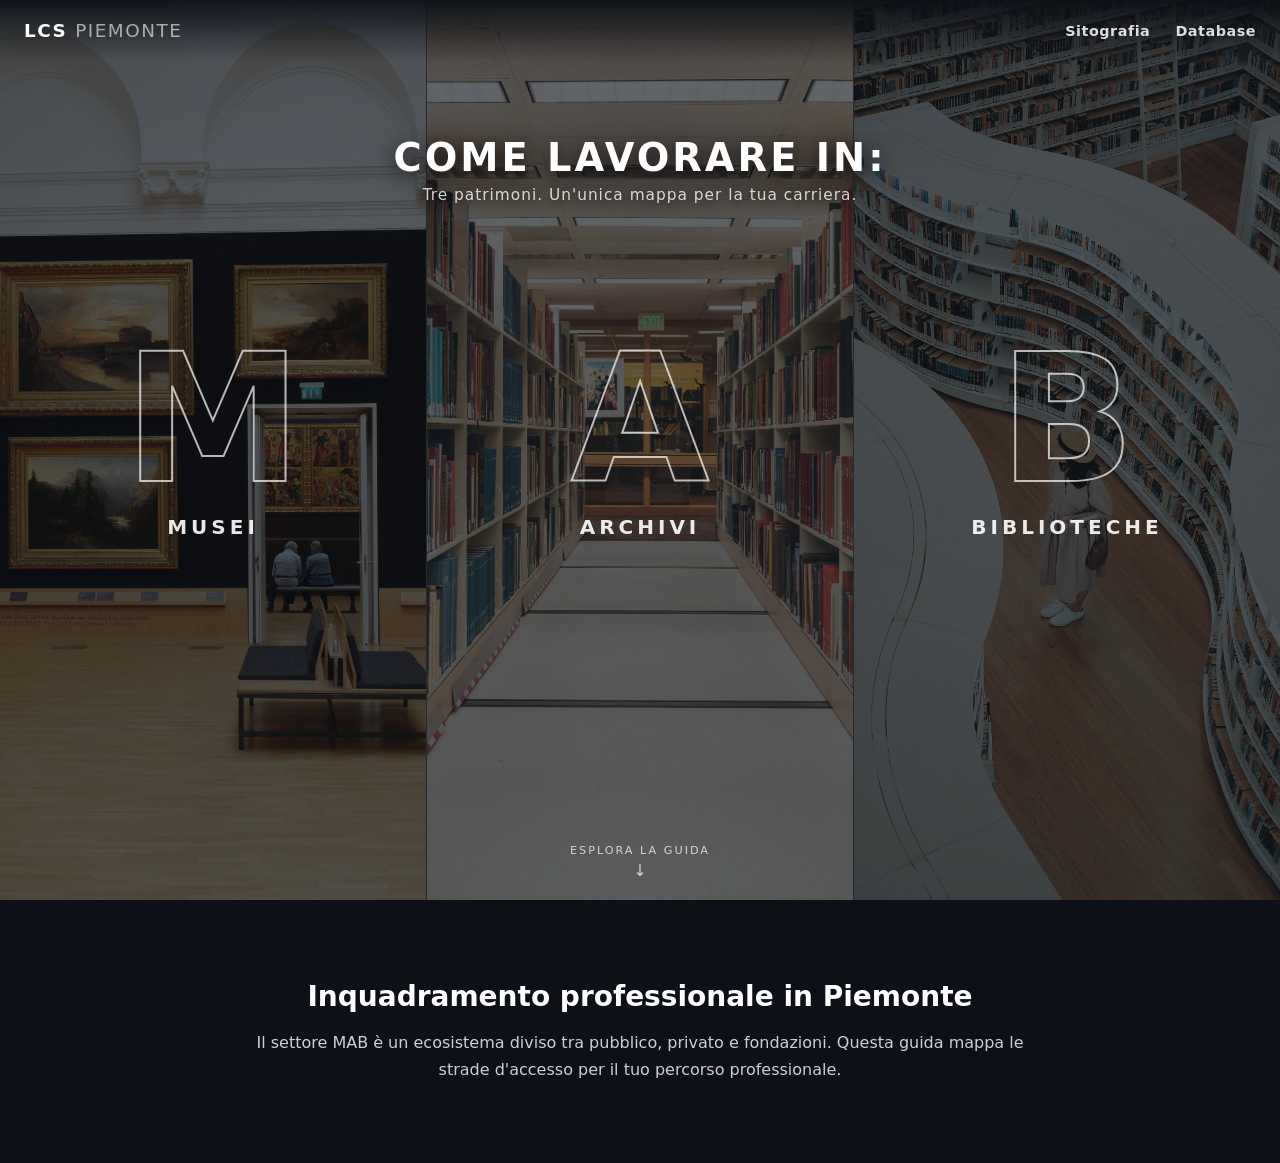
==== index.html @ e3fa70ba "Update index.html" ====
<!DOCTYPE html>
<html lang="it">
<head>
    <meta charset="UTF-8">
    <meta name="viewport" content="width=device-width, initial-scale=1.0">
    <title>LCS Piemonte - Guida MAB</title>

    <!-- Preload ottimizzato per tutte le immagini critiche dell'Hero -->
    <link rel="preload" as="image" href="foto/museo.webp" type="image/webp">
    <link rel="preload" as="image" href="foto/archivio.webp" type="image/webp">
    <link rel="preload" as="image" href="foto/biblioteca.webp" type="image/webp">

    <style>
/* Reset & Impostazioni generali corretto */
*, *::before, *::after {
    margin: 0;
    padding: 0;
    box-sizing: border-box;
}

html {
    scroll-behavior: smooth;
}

body {
    font-family: system-ui, -apple-system, BlinkMacSystemFont, 'Segoe UI', Roboto, Oxygen, Ubuntu, Cantarell, sans-serif;
    background-color: #0d1117;
    color: #ffffff;
    overflow-x: hidden;
}

/* Header Trasparente */
.main-header {
    position: fixed;
    top: 0;
    left: 0;
    width: 100%;
    padding: 20px 24px;
    display: flex;
    justify-content: space-between;
    align-items: center;
    z-index: 30;
    background: linear-gradient(to bottom, rgba(13, 17, 23, 0.95), rgba(13, 17, 23, 0));
}

.main-header .logo {
    font-size: 1.15rem;
    font-weight: 800;
    letter-spacing: 1.5px;
    text-transform: uppercase;
}

.main-header .logo span {
    opacity: 0.6;
    font-weight: 400;
}

.main-header nav a {
    color: #ffffff;
    text-decoration: none;
    margin-left: 20px;
    font-size: 0.9rem;
    font-weight: 600;
    letter-spacing: 0.5px;
    opacity: 0.85;
    transition: opacity 0.2s ease;
}

.main-header nav a:hover,
.main-header nav a:focus-visible {
    opacity: 1;
    outline: 2px solid #ffffff;
    outline-offset: 4px;
}

/* Hero Section MAB */
.mab-hero {
    position: relative;
    width: 100%;
    height: 100vh;
    height: 100dvh;
    overflow: hidden;
    contain: layout paint style;
}

.mab-title-overlay {
    position: absolute;
    top: 15%;
    left: 50%;
    transform: translateX(-50%);
    z-index: 20;
    text-align: center;
    pointer-events: none;
    width: 90%;
    max-width: 800px;
}

.mab-title-overlay h1 {
    font-size: clamp(1.3rem, 3vw, 2.5rem);
    font-weight: 800;
    text-transform: uppercase;
    letter-spacing: 3px;
    color: #ffffff;
    text-shadow: 0 4px 20px rgba(0, 0, 0, 0.8);
}

.mab-title-overlay p {
    font-size: clamp(0.85rem, 1.2vw, 1.1rem);
    margin-top: 6px;
    opacity: 0.8;
    letter-spacing: 1px;
    font-weight: 400;
    text-shadow: 0 2px 10px rgba(0, 0, 0, 0.8);
}

/* Flexbox per Desktop */
.mab-grid {
    display: flex;
    width: 100%;
    height: 100%;
}

.mab-card {
    flex-grow: 1;
    flex-shrink: 1;
    flex-basis: 0;
    transition: flex-grow 0.35s cubic-bezier(0.25, 1, 0.5, 1);
    will-change: flex-grow;

    position: relative;
    height: 100%;
    text-decoration: none;
    color: #ffffff;
    display: flex;
    justify-content: center;
    align-items: center;
    overflow: hidden;
    border-right: 1px solid rgba(255, 255, 255, 0.1);
    contain: layout paint style;
}

.mab-card:focus-visible {
    outline: 3px solid #ffffff;
    outline-offset: -3px;
    z-index: 25;
}

.mab-card:last-child {
    border-right: none;
}

.mab-grid[data-hover="0"] .mab-card:nth-child(1) { flex-grow: 1.3; }
.mab-grid[data-hover="0"] .mab-card:nth-child(2),
.mab-grid[data-hover="0"] .mab-card:nth-child(3) { flex-grow: 0.85; }

.mab-grid[data-hover="1"] .mab-card:nth-child(2) { flex-grow: 1.3; }
.mab-grid[data-hover="1"] .mab-card:nth-child(1),
.mab-grid[data-hover="1"] .mab-card:nth-child(3) { flex-grow: 0.85; }

.mab-grid[data-hover="2"] .mab-card:nth-child(3) { flex-grow: 1.3; }
.mab-grid[data-hover="2"] .mab-card:nth-child(1),
.mab-grid[data-hover="2"] .mab-card:nth-child(2) { flex-grow: 0.85; }

.mab-card .bg-image {
    position: absolute;
    top: 0;
    left: 0;
    width: 100%;
    height: 100%;
    object-fit: cover;
    object-position: center;
    transform: scale(1);
    transition: transform 0.4s cubic-bezier(0.25, 1, 0.5, 1);
    pointer-events: none;
}

.mab-card .overlay {
    position: absolute;
    inset: 0;
    background: rgba(13, 17, 23, 0.65);
    transition: background-color 0.35s ease;
}

.mab-card .content {
    position: relative;
    z-index: 10;
    display: flex;
    flex-direction: column;
    align-items: center;
    text-align: center;
    padding: 0 20px;
}

.mab-card .letter {
    font-size: clamp(6rem, 14vw, 18rem);
    font-weight: 900;
    line-height: 0.9;
    color: transparent;
    -webkit-text-stroke: 2px rgba(255, 255, 255, 0.7);
    transition: color 0.35s ease, -webkit-text-stroke 0.35s ease, transform 0.35s ease;
}

.mab-card .label {
    font-size: 1.25rem;
    font-weight: 800;
    letter-spacing: 4px;
    margin-top: 15px;
    opacity: 0.9;
    transition: opacity 0.3s ease, transform 0.3s ease;
}

.mab-card .sublabel {
    font-size: 0.85rem;
    font-weight: 400;
    letter-spacing: 1px;
    margin-top: 6px;
    opacity: 0;
    transform: translateY(10px);
    transition: opacity 0.3s ease, transform 0.3s ease;
    color: rgba(255, 255, 255, 0.9);
}

/* EFFETTI HOVER / FOCUS DESKTOP */
@media (min-width: 769px) {
    .mab-card:hover .bg-image,
    .mab-card:focus .bg-image {
        transform: scale(1.05);
    }

    .mab-card:hover .overlay,
    .mab-card:focus .overlay {
        background-color: rgba(13, 17, 23, 0.25);
    }

    .mab-card:hover .letter,
    .mab-card:focus .letter {
        color: #ffffff;
        -webkit-text-stroke: 2px #ffffff;
        transform: translateY(-6px);
    }

    .mab-card:hover .label,
    .mab-card:focus .label {
        opacity: 1;
        transform: translateY(-3px);
    }

    .mab-card:hover .sublabel,
    .mab-card:focus .sublabel {
        opacity: 1;
        transform: translateY(0);
    }
}

.scroll-indicator {
    position: absolute;
    bottom: 20px;
    left: 50%;
    transform: translateX(-50%);
    z-index: 20;
    display: flex;
    flex-direction: column;
    align-items: center;
    gap: 4px;
    pointer-events: none;
    opacity: 0.75;
}

.scroll-indicator span {
    font-size: 0.7rem;
    letter-spacing: 2px;
    text-transform: uppercase;
}

.scroll-indicator .arrow {
    animation: bounce 2s infinite;
}

@keyframes bounce {
    0%, 20%, 50%, 80%, 100% { transform: translateY(0); }
    40% { transform: translateY(5px); }
    60% { transform: translateY(2px); }
}

.info-section {
    padding: 80px 24px;
    background-color: #0d1117;
    text-align: center;
}

.info-section .container {
    max-width: 800px;
    margin: 0 auto;
}

.info-section h2 {
    font-size: 1.75rem;
    margin-bottom: 16px;
}

.info-section p {
    font-size: 1rem;
    line-height: 1.7;
    opacity: 0.8;
}

/* ==========================================================================
   OPTIMIZATIONS SPECIFICHE PER MOBILE (< 768px)
   ========================================================================== */
@media (max-width: 768px) {
    .main-header {
        padding: 16px 20px;
    }

    .mab-title-overlay {
        top: 11%;
        width: 95%;
    }

    .mab-title-overlay h1 {
        font-size: 1.25rem;
        letter-spacing: 2px;
    }

    .mab-title-overlay p {
        font-size: 0.8rem;
    }

    .mab-grid {
        flex-direction: column;
        padding-top: 22dvh;
        height: 100dvh;
    }

    .mab-card {
        border-right: none;
        border-bottom: 1px solid rgba(255, 255, 255, 0.15);
        flex: 1;
        align-items: center;
        justify-content: flex-start;
        padding: 0 24px;
    }

    .mab-card:last-child {
        border-bottom: none;
    }

    .mab-card .content {
        flex-direction: row;
        align-items: center;
        text-align: left;
        gap: 20px;
        width: 100%;
        padding: 0;
    }

    .mab-card .letter {
        font-size: 4rem;
        line-height: 1;
        min-width: 60px;
        color: #ffffff;
        -webkit-text-stroke: 1px #ffffff;
    }

    .mab-card .label {
        font-size: 1.1rem;
        letter-spacing: 2px;
        margin-top: 0;
        opacity: 1;
    }

    .mab-card .sublabel {
        font-size: 0.75rem;
        opacity: 0.8;
        transform: translateY(0);
        margin-top: 2px;
    }

    .mab-card .overlay {
        background: rgba(13, 17, 23, 0.55);
    }

    .scroll-indicator {
        display: none;
    }
}
    </style>
</head>
<body>

    <header class="main-header">
        <div class="logo">LCS <span>Piemonte</span></div>
        <nav aria-label="Principale">
            <a href="sitografia.html">Sitografia</a>
            <a href="database.html">Database</a>
        </nav>
    </header>

    <main class="mab-hero">

        <div class="mab-title-overlay">
            <h1>Come lavorare in:</h1>
            <p>Tre patrimoni. Un'unica mappa per la tua carriera.</p>
        </div>

        <div class="mab-grid" id="mabGrid">
            <!-- M - Museo -->
            <a href="museo.html" class="mab-card">
                <img src="foto/museo.webp" alt="" class="bg-image"
                     width="800" height="1067" fetchpriority="high" decoding="async" aria-hidden="true">
                <div class="overlay" aria-hidden="true"></div>
                <div class="content">
                    <span class="letter">M</span>
                    <div>
                        <div class="label">MUSEI</div>
                        <div class="sublabel">Esposizione &amp; Valorizzazione</div>
                    </div>
                </div>
            </a>

            <!-- A - Archivio -->
            <a href="archivio.html" class="mab-card">
                <img src="foto/archivio.webp" alt="" class="bg-image"
                     width="800" height="1067" fetchpriority="high" decoding="async" aria-hidden="true">
                <div class="overlay" aria-hidden="true"></div>
                <div class="content">
                    <span class="letter">A</span>
                    <div>
                        <div class="label">ARCHIVI</div>
                        <div class="sublabel">Conservazione &amp; Memoria</div>
                    </div>
                </div>
            </a>

            <!-- B - Biblioteca -->
            <a href="biblioteca.html" class="mab-card">
                <img src="foto/biblioteca.webp" alt="" class="bg-image"
                     width="800" height="1067" fetchpriority="high" decoding="async" aria-hidden="true">
                <div class="overlay" aria-hidden="true"></div>
                <div class="content">
                    <!-- CORRETTO: Cambiato da letter-b a letter per ereditare correttamente lo stile -->
                    <span class="letter">B</span>
                    <div>
                        <div class="label">BIBLIOTECHE</div>
                        <div class="sublabel">Accesso &amp; Catalogazione</div>
                    </div>
                </div>
            </a>
        </div>

        <div class="scroll-indicator" aria-hidden="true">
            <span>Esplora la guida</span>
            <div class="arrow">↓</div>
        </div>

    </main>

    <section class="info-section" id="esplora">
        <div class="container">
            <h2>Inquadramento professionale in Piemonte</h2>
            <p>Il settore MAB è un ecosistema diviso tra pubblico, privato e fondazioni. Questa guida mappa le strade d'accesso per il tuo percorso professionale.</p>
        </div>
    </section>

    <script>
    (function () {
        const grid = document.getElementById('mabGrid');
        const cards = grid.querySelectorAll('.mab-card');

        if (window.innerWidth > 768) {
            cards.forEach((card, index) => {
                // Gestione Mouse Hover
                card.addEventListener('mouseenter', () => {
                    grid.setAttribute('data-hover', String(index));
                });
                card.addEventListener('mouseleave', () => {
                    grid.removeAttribute('data-hover');
                });

                // Gestione Focus da Tastiera (WCAG 2.1 AA)
                card.addEventListener('focus', () => {
                    grid.setAttribute('data-hover', String(index));
                });
                card.addEventListener('blur', () => {
                    grid.removeAttribute('data-hover');
                });
            });
        }
    })();
    </script>

</body>
</html>
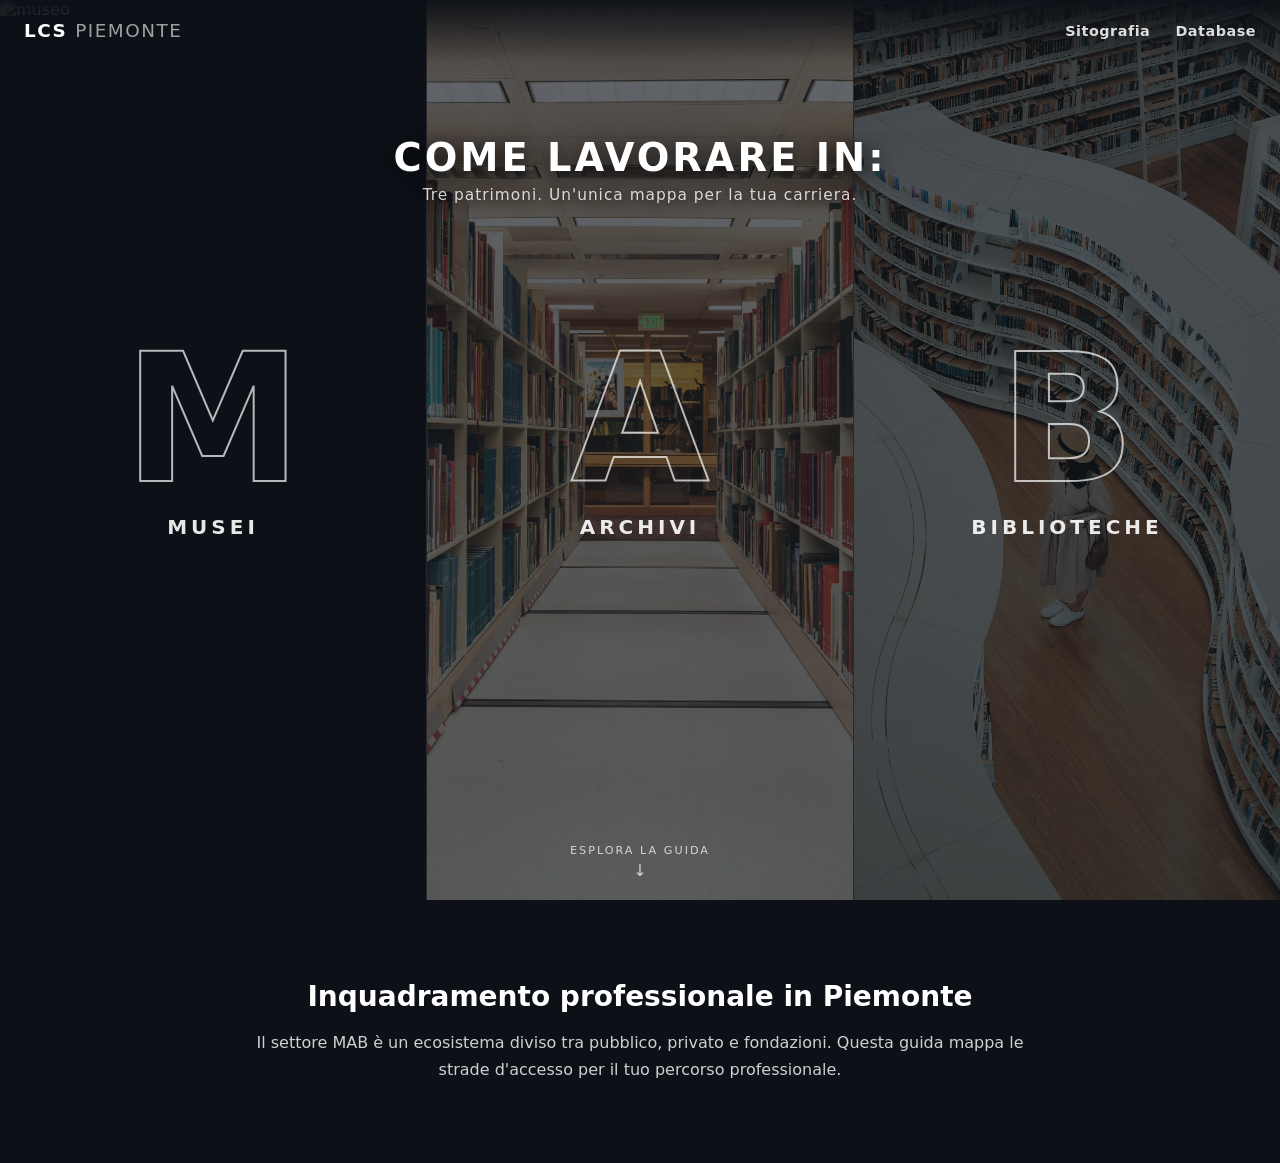
==== commit 92bd3a00: "Update Museo image source in index.html Replaced image source for Museo card with a new URL." ====
--- a/index.html
+++ b/index.html
@@ -406,7 +406,7 @@
         <div class="mab-grid" id="mabGrid">
             <!-- M - Museo -->
             <a href="museo.html" class="mab-card">
-                <img src="foto/museo.webp" alt="" class="bg-image"
+                <img href="https://ibb.co/3mvdnLFX" alt="museo" class="bg-image"
                      width="800" height="1067" fetchpriority="high" decoding="async" aria-hidden="true">
                 <div class="overlay" aria-hidden="true"></div>
                 <div class="content">
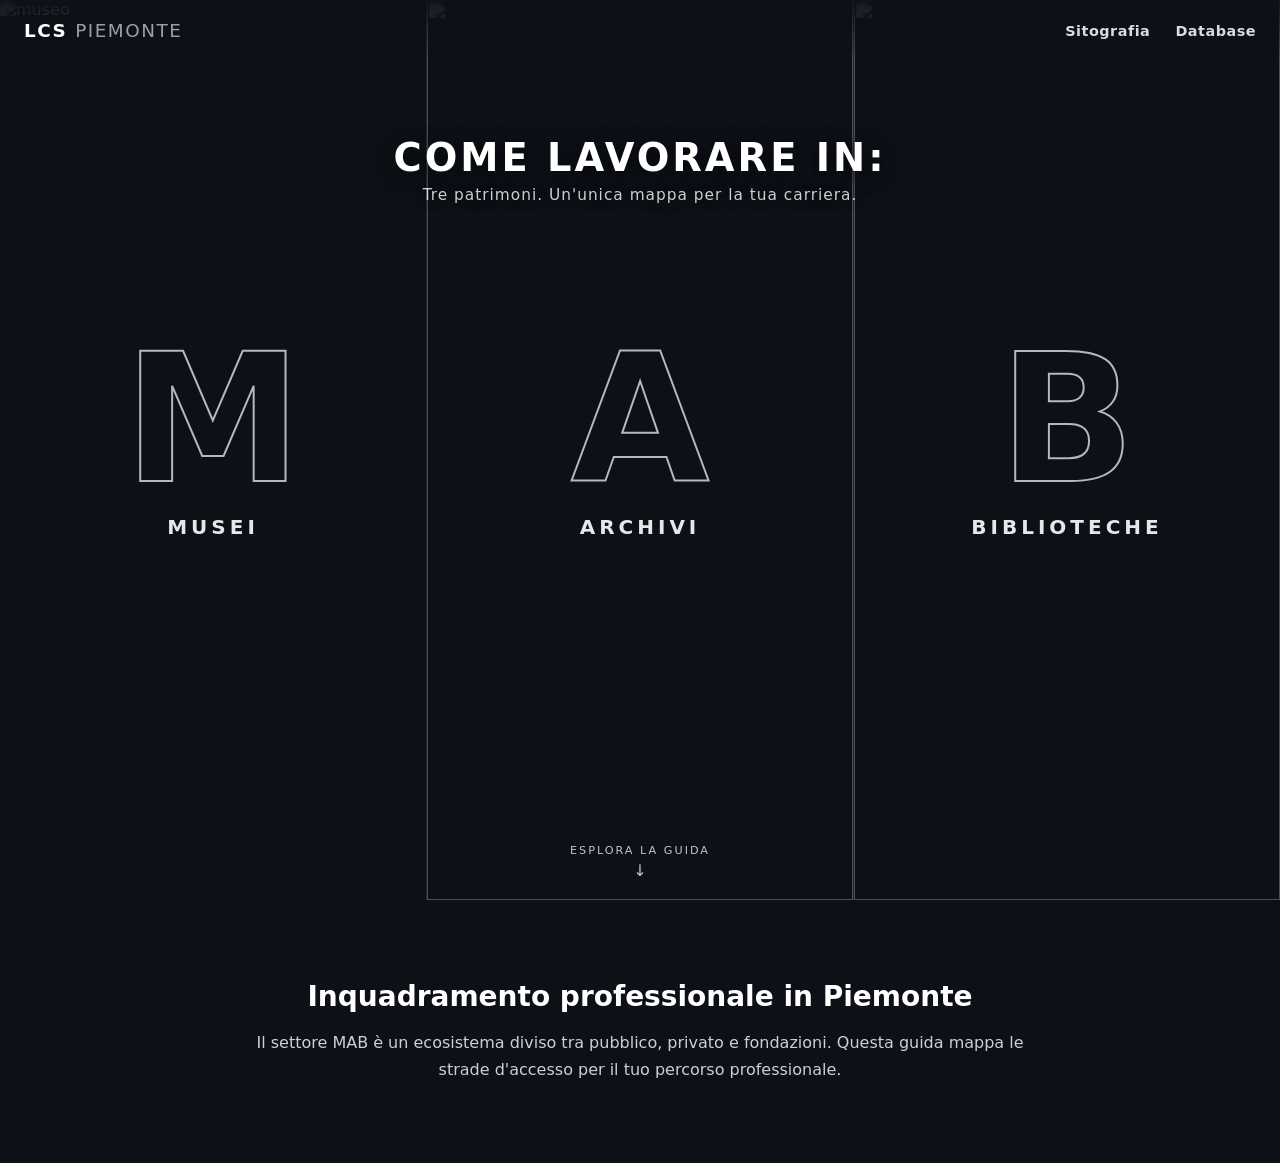
==== commit ddf6952f: "Update index.html" ====
--- a/index.html
+++ b/index.html
@@ -406,7 +406,7 @@
         <div class="mab-grid" id="mabGrid">
             <!-- M - Museo -->
             <a href="museo.html" class="mab-card">
-                <img href="https://ibb.co/3mvdnLFX" alt="museo" class="bg-image"
+                <img src="https://i.ibb.co/s9CRZM1S/museo.webp" alt="museo" class="bg-image"
                      width="800" height="1067" fetchpriority="high" decoding="async" aria-hidden="true">
                 <div class="overlay" aria-hidden="true"></div>
                 <div class="content">
@@ -420,7 +420,7 @@
 
             <!-- A - Archivio -->
             <a href="archivio.html" class="mab-card">
-                <img src="foto/archivio.webp" alt="" class="bg-image"
+                <img src="https://i.ibb.co/N2g9yZ6z/archivio.webp" alt="" class="bg-image"
                      width="800" height="1067" fetchpriority="high" decoding="async" aria-hidden="true">
                 <div class="overlay" aria-hidden="true"></div>
                 <div class="content">
@@ -434,7 +434,7 @@
 
             <!-- B - Biblioteca -->
             <a href="biblioteca.html" class="mab-card">
-                <img src="foto/biblioteca.webp" alt="" class="bg-image"
+                <img src="https://i.ibb.co/N2g9yZ6z/archivio.webp" alt="" class="bg-image"
                      width="800" height="1067" fetchpriority="high" decoding="async" aria-hidden="true">
                 <div class="overlay" aria-hidden="true"></div>
                 <div class="content">
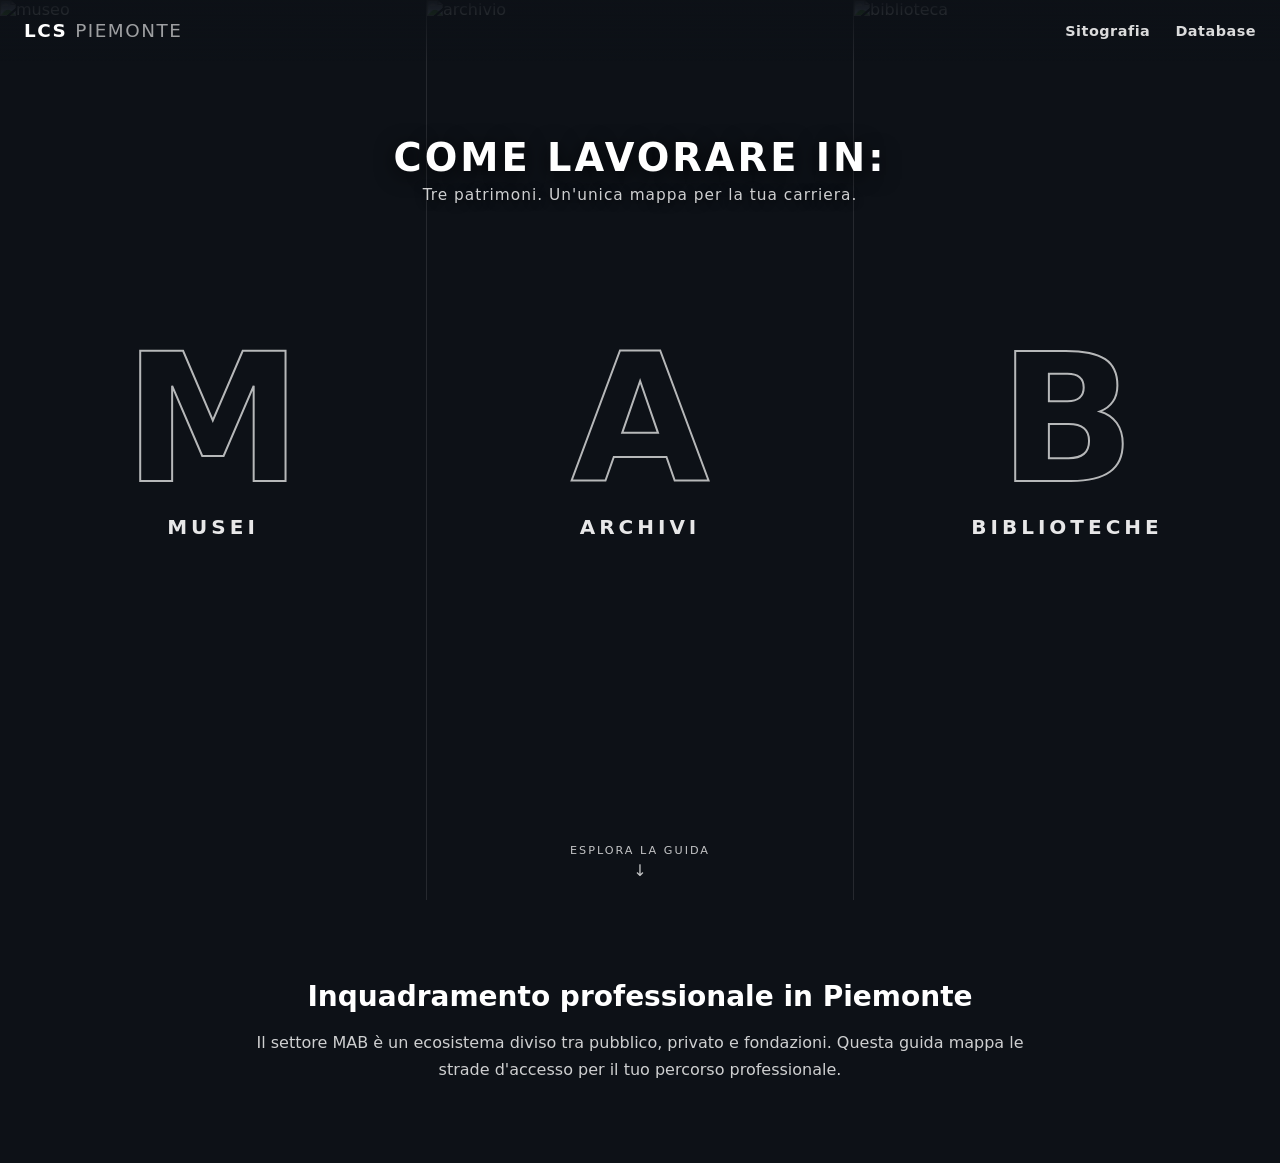
==== commit 5e99df0a: "Update index.html" ====
--- a/index.html
+++ b/index.html
@@ -420,7 +420,7 @@
 
             <!-- A - Archivio -->
             <a href="archivio.html" class="mab-card">
-                <img src="https://i.ibb.co/N2g9yZ6z/archivio.webp" alt="" class="bg-image"
+                <img src="https://i.ibb.co/N2g9yZ6z/archivio.webp" alt="archivio" class="bg-image"
                      width="800" height="1067" fetchpriority="high" decoding="async" aria-hidden="true">
                 <div class="overlay" aria-hidden="true"></div>
                 <div class="content">
@@ -434,7 +434,7 @@
 
             <!-- B - Biblioteca -->
             <a href="biblioteca.html" class="mab-card">
-                <img src="https://i.ibb.co/N2g9yZ6z/archivio.webp" alt="" class="bg-image"
+                <img src="https://ibb.co/0jxgCSyH" alt="biblioteca" class="bg-image"
                      width="800" height="1067" fetchpriority="high" decoding="async" aria-hidden="true">
                 <div class="overlay" aria-hidden="true"></div>
                 <div class="content">
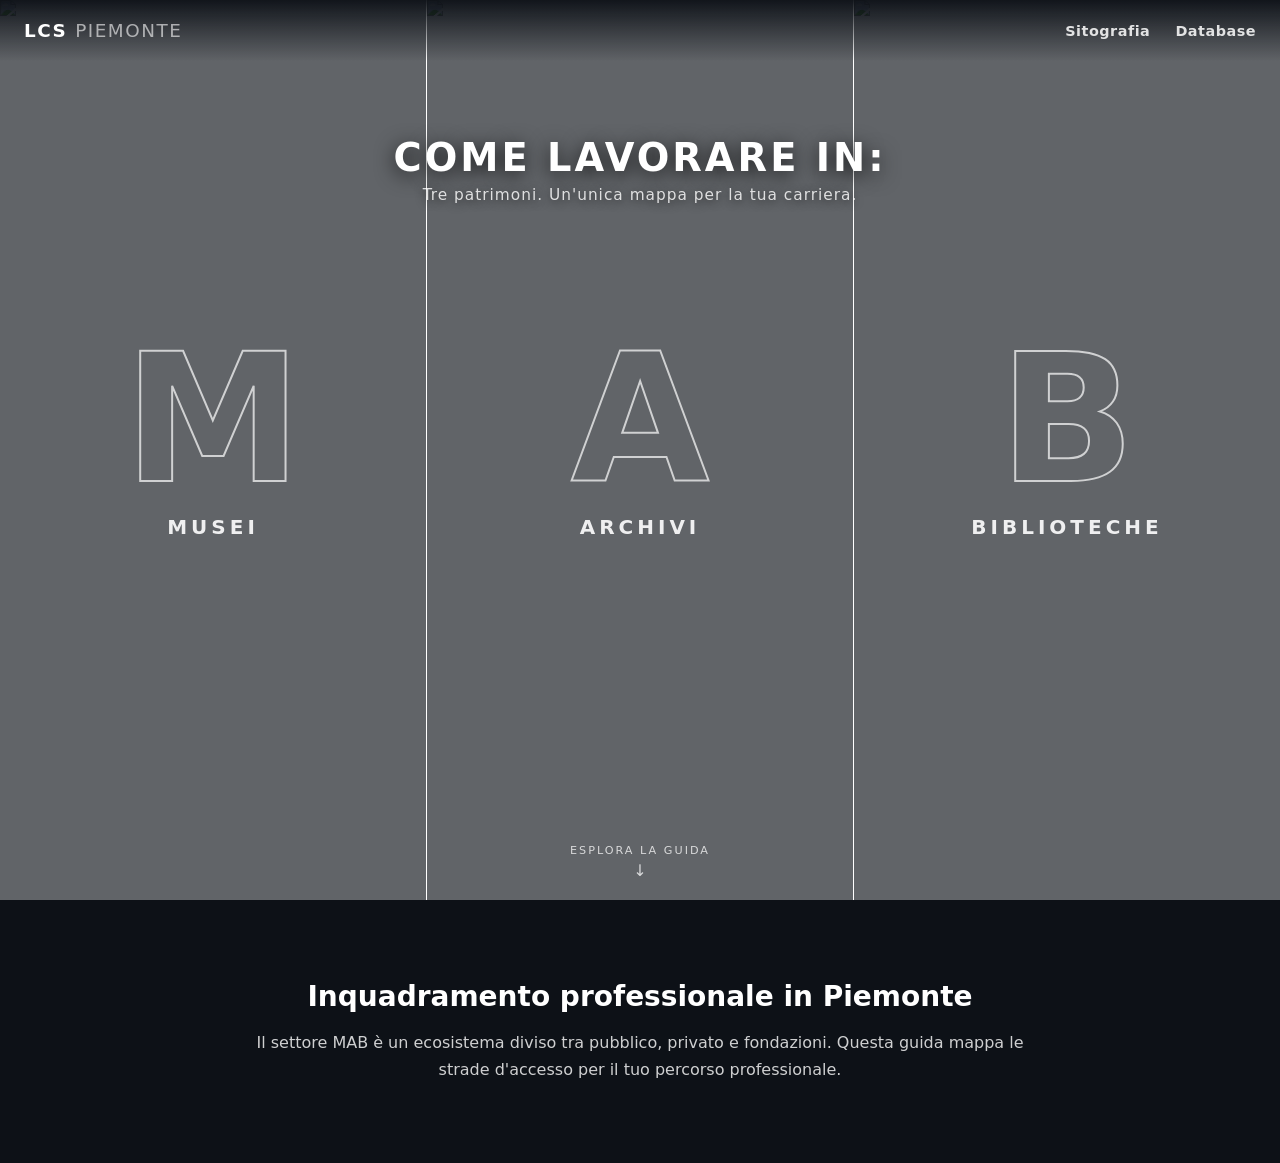
==== commit 98550566: "Change background color from dark to white" ====
--- a/index.html
+++ b/index.html
@@ -24,7 +24,7 @@
 
 body {
     font-family: system-ui, -apple-system, BlinkMacSystemFont, 'Segoe UI', Roboto, Oxygen, Ubuntu, Cantarell, sans-serif;
-    background-color: #0d1117;
+    background-color: white;
     color: #ffffff;
     overflow-x: hidden;
 }
@@ -434,7 +434,7 @@
 
             <!-- B - Biblioteca -->
             <a href="biblioteca.html" class="mab-card">
-                <img src="https://ibb.co/0jxgCSyH" alt="biblioteca" class="bg-image"
+                <img src="https://i.ibb.co/ccjG6Hh4/biblioteca.webp" alt="biblioteca" class="bg-image"
                      width="800" height="1067" fetchpriority="high" decoding="async" aria-hidden="true">
                 <div class="overlay" aria-hidden="true"></div>
                 <div class="content">
